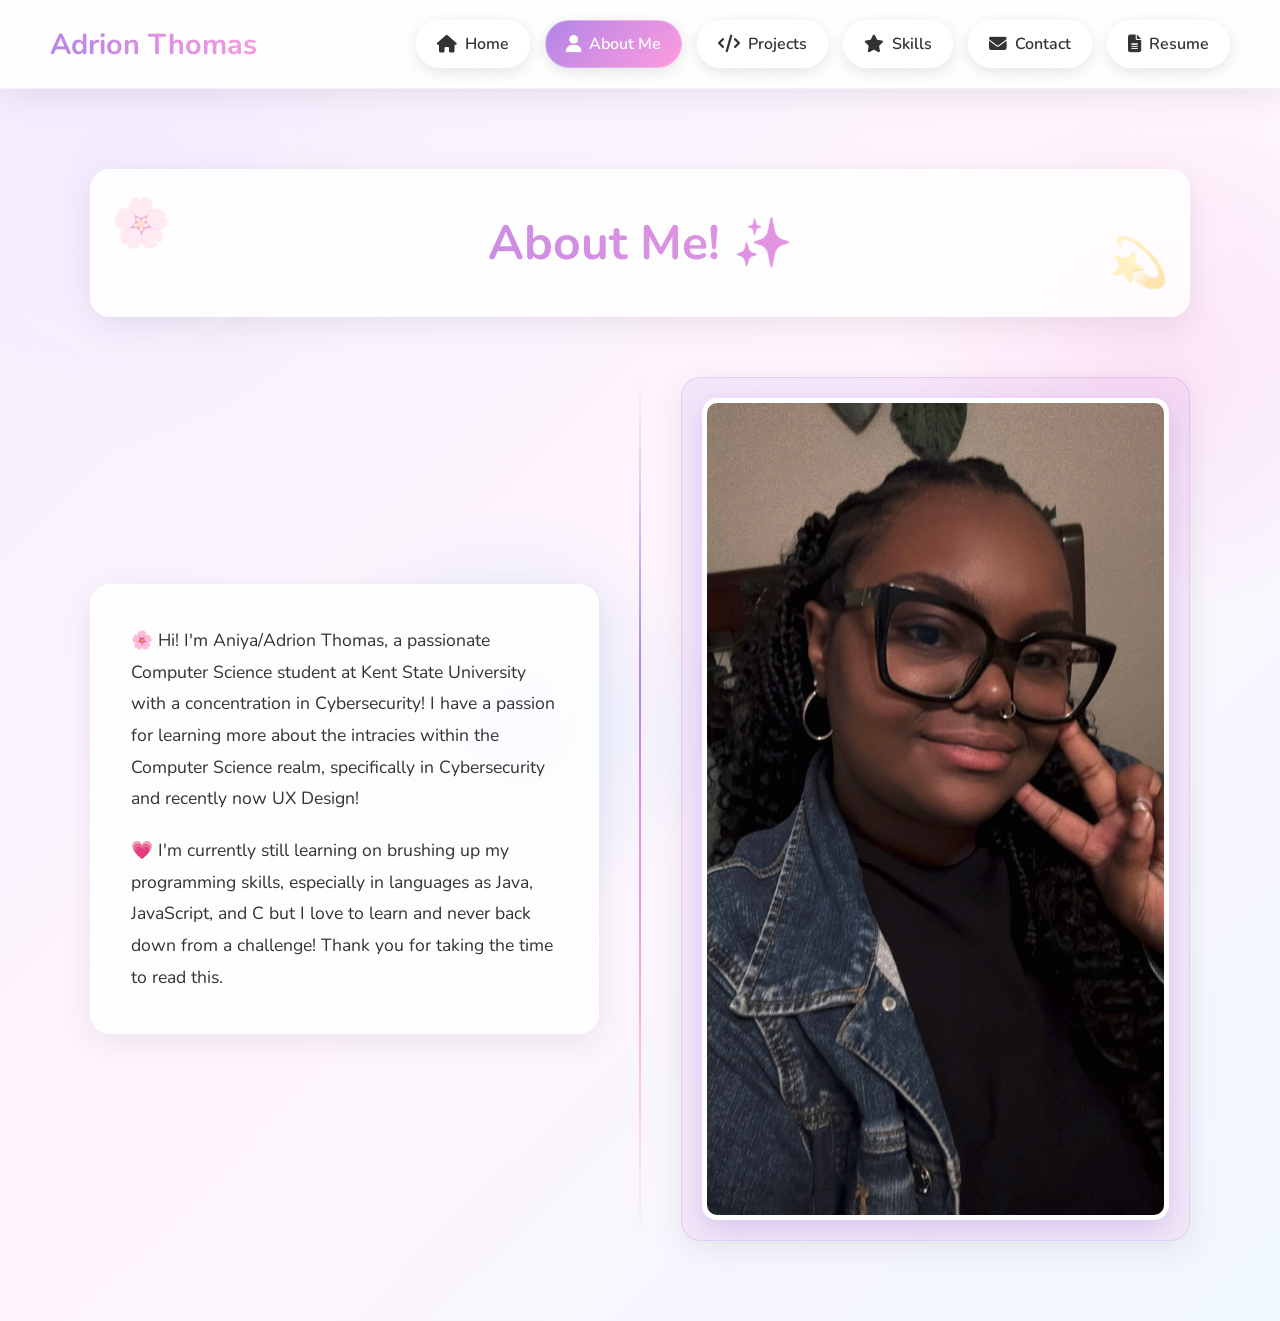
==== about.html @ 98a9ccb4 "portfolio website for hic!" ====
<!DOCTYPE html>
<html lang="en">
<head>
    <meta charset="UTF-8">
    <title>About Me - Adrion Thomas</title>
    <link rel="stylesheet" href="style.css">
    <link rel="stylesheet" href="https://cdnjs.cloudflare.com/ajax/libs/font-awesome/6.4.0/css/all.min.css">
    <link href="https://fonts.googleapis.com/css2?family=Nunito:wght@300;400;600;700&family=Poppins:wght@300;400;500&display=swap" rel="stylesheet">
</head>
<body>
    <header class="navbar">
        <span class="logo">Adrion Thomas</span>
        <ul class="nav-links">
            <li><a href="index.html"><i class="fas fa-home"></i><span>Home</span></a></li>
            <li><a class="active" href="about.html"><i class="fas fa-user"></i><span>About Me</span></a></li>
            <li><a href="projects.html"><i class="fas fa-code"></i><span>Projects</span></a></li>
            <li><a href="skills.html"><i class="fas fa-star"></i><span>Skills</span></a></li>
            <li><a href="contact.html"><i class="fas fa-envelope"></i><span>Contact</span></a></li>
            <li><a href="resume.html"><i class="fas fa-file-alt"></i><span>Resume</span></a></li>
        </ul>
    </header>

    <section>
        <div class="about-banner">
            <h2> About Me! ✨</h2>
        </div>
    
        <div class="about-container">
            <div class="about-text">
                <p>
                    🌸 Hi! I'm Aniya/Adrion Thomas, a passionate Computer Science student at Kent State University with a concentration in Cybersecurity! I have a passion for learning more about the intracies within the Computer Science realm, specifically in Cybersecurity and recently now UX Design!
                </p>
                <p>
                    💗 I'm currently still learning on brushing up my programming skills, especially in languages as Java, JavaScript, and C but I love to learn and never back down from a challenge! Thank you for taking the time to read this. 
                </p>
            </div>
    
            <div class="divider"></div>
            <div class="about-image">
                <img src="images/me.jpeg" alt="Adrion Thomas" class="profile-photo">
            </div>
        </div>
    </section>
</body>
</html>
---- style.css ----
/* Reset and base styles */
* {
    margin: 0;
    padding: 0;
    box-sizing: border-box;
}

:root {
    --primary: #b185e8;
    --primary-light: #e6d4ff;
    --secondary: #ff9cdd;
    --accent: #6dc9ff;
    --bg: #faf5ff;
    --text: #333333;
    --text-light: #666666;
    --card-bg: rgba(255, 255, 255, 0.9);
    --shadow: 0 8px 32px rgba(0, 0, 0, 0.08);
    --radius: 20px;
    --radius-small: 12px;
}

body {
    font-family: 'Nunito', sans-serif;
    background: linear-gradient(135deg, #f5f0ff 0%, #fff5fd 50%, #f0f7ff 100%);
    color: var(--text);
    min-height: 100vh;
    display: flex;
    flex-direction: column;
    position: relative;
    overflow-x: hidden;
}

/* Animated background elements */
body::before {
    content: '';
    position: fixed;
    top: 0;
    left: 0;
    width: 100%;
    height: 100%;
    background-image: 
        radial-gradient(circle at 10% 20%, var(--primary-light) 0%, transparent 20%),
        radial-gradient(circle at 90% 40%, var(--secondary) 0%, transparent 20%),
        radial-gradient(circle at 40% 80%, var(--accent) 0%, transparent 20%);
    z-index: -1;
    opacity: 0.2;
    animation: float 20s ease-in-out infinite;
}

@keyframes float {
    0%, 100% { transform: translateY(0px) rotate(0deg); }
    50% { transform: translateY(-20px) rotate(1deg); }
}

/* Header */
.site-header {
    background: linear-gradient(135deg, rgba(255, 255, 255, 0.95), rgba(255, 255, 255, 0.8));
    backdrop-filter: blur(20px);
    padding: 30px 20px;
    border-bottom: 1px solid rgba(255, 255, 255, 0.5);
    box-shadow: var(--shadow);
    animation: fadeIn 1s ease-out;
}

.header-content {
    max-width: 1200px;
    margin: 0 auto;
    text-align: center;
}

.header-content h1 {
    font-family: 'Poppins', sans-serif;
    font-size: 3rem;
    font-weight: 700;
    background: linear-gradient(45deg, var(--primary), var(--secondary));
    -webkit-background-clip: text;
    -webkit-text-fill-color: transparent;
    background-clip: text;
    margin-bottom: 10px;
}

.subtitle {
    font-size: 1.2rem;
    color: var(--text-light);
    font-weight: 400;
    max-width: 600px;
    margin: 0 auto 30px;
    line-height: 1.6;
}

/* Navigation */
.main-nav {
    display: flex;
    justify-content: center;
    gap: 15px;
    flex-wrap: wrap;
}

.nav-link {
    display: flex;
    align-items: center;
    gap: 8px;
    padding: 12px 20px;
    background: var(--card-bg);
    backdrop-filter: blur(10px);
    border: 1px solid rgba(255, 255, 255, 0.3);
    border-radius: 50px;
    color: var(--text);
    text-decoration: none;
    font-weight: 600;
    transition: all 0.3s cubic-bezier(0.4, 0, 0.2, 1);
    box-shadow: 0 4px 15px rgba(0, 0, 0, 0.1);
}

.nav-link:hover {
    transform: translateY(-5px);
    box-shadow: 0 10px 25px rgba(0, 0, 0, 0.15);
    background: linear-gradient(135deg, rgba(255, 255, 255, 0.95), rgba(255, 255, 255, 0.8));
}

.nav-link.active {
    background: linear-gradient(135deg, var(--primary), var(--secondary));
    color: white;
}

.nav-link i {
    font-size: 1.1rem;
}

/* Main Content */
.main-content {
    flex: 1;
    max-width: 1200px;
    margin: 0 auto;
    padding: 40px 20px;
    width: 100%;
}

/* Hero Section */
.hero-section {
    display: flex;
    justify-content: center;
    align-items: center;
    min-height: 60vh;
    text-align: center;
}

.hero-content h2 {
    font-size: 2.5rem;
    margin-bottom: 20px;
    color: var(--primary);
}

.hero-content p {
    font-size: 1.2rem;
    color: var(--text-light);
    margin-bottom: 40px;
    max-width: 600px;
    margin-left: auto;
    margin-right: auto;
}

.hero-icons {
    display: flex;
    justify-content: center;
    gap: 30px;
    flex-wrap: wrap;
}

.hero-icon {
    display: flex;
    flex-direction: column;
    align-items: center;
    gap: 10px;
    padding: 30px;
    background: var(--card-bg);
    backdrop-filter: blur(10px);
    border: 1px solid rgba(255, 255, 255, 0.3);
    border-radius: var(--radius);
    text-decoration: none;
    color: var(--text);
    font-weight: 600;
    transition: all 0.3s cubic-bezier(0.4, 0, 0.2, 1);
    box-shadow: var(--shadow);
}

.hero-icon:hover {
    transform: translateY(-15px);
    box-shadow: 0 20px 40px rgba(0, 0, 0, 0.15);
}

.hero-icon i {
    font-size: 2.5rem;
    color: var(--primary);
}

/* Page Content Styles */
.page-header {
    text-align: center;
    margin-bottom: 40px;
    padding: 30px 20px;
    background: var(--card-bg);
    backdrop-filter: blur(10px);
    border-radius: var(--radius);
    box-shadow: var(--shadow);
}

.page-header h2 {
    font-size: 2.5rem;
    color: var(--primary);
    margin-bottom: 15px;
    display: flex;
    align-items: center;
    justify-content: center;
    gap: 15px;
}

.page-header p {
    font-size: 1.1rem;
    color: var(--text-light);
    max-width: 600px;
    margin: 0 auto;
}

.content-section {
    background: var(--card-bg);
    backdrop-filter: blur(10px);
    border-radius: var(--radius);
    padding: 30px;
    margin-bottom: 30px;
    box-shadow: var(--shadow);
    border: 1px solid rgba(255, 255, 255, 0.3);
}

/* Footer */
.site-footer {
    text-align: center;
    padding: 30px 20px;
    background: linear-gradient(135deg, rgba(255, 255, 255, 0.95), rgba(255, 255, 255, 0.8));
    backdrop-filter: blur(20px);
    border-top: 1px solid rgba(255, 255, 255, 0.5);
    box-shadow: 0 -8px 32px rgba(0, 0, 0, 0.08);
}

.site-footer i {
    color: var(--secondary);
}

/* Animations */
@keyframes fadeIn {
    from { opacity: 0; transform: translateY(20px); }
    to { opacity: 1; transform: translateY(0); }
}

@keyframes slideUp {
    from { opacity: 0; transform: translateY(40px); }
    to { opacity: 1; transform: translateY(0); }
}


/* Responsive Design */
@media (max-width: 768px) {
    .header-content h1 {
        font-size: 2.2rem;
    }
    
    .subtitle {
        font-size: 1rem;
    }
    
    .main-nav {
        gap: 10px;
    }
    
    .nav-link {
        padding: 10px 15px;
        font-size: 0.9rem;
    }
    
    .hero-content h2 {
        font-size: 2rem;
    }
    
    .hero-icons {
        gap: 20px;
    }
    
    .hero-icon {
        padding: 20px;
    }
    
    .hero-icon i {
        font-size: 2rem;
    }
}

@media (max-width: 480px) {
    .header-content h1 {
        font-size: 1.8rem;
    }
    
    .main-nav {
        flex-direction: column;
        align-items: center;
    }
    
    .hero-icons {
        flex-direction: column;
        align-items: center;
    }
    
    .hero-icon {
        width: 100%;
        max-width: 250px;
    }
}
.navbar {
    display: flex;
    justify-content: space-between;
    align-items: center;
    padding: 20px 50px;
    background: linear-gradient(135deg, rgba(255, 255, 255, 0.95), rgba(255, 255, 255, 0.8));
    backdrop-filter: blur(20px);
    box-shadow: 0 8px 32px rgba(0, 0, 0, 0.08);
    position: sticky;
    top: 0;
    z-index: 100;
    border-bottom: 1px solid rgba(147, 112, 219, 0.1);
}

.logo {
    font-size: 1.8rem;
    font-weight: 700;
    background: linear-gradient(45deg, var(--primary), var(--secondary));
    -webkit-background-clip: text;
    -webkit-text-fill-color: transparent;
    background-clip: text;
    cursor: pointer;
}

.nav-links {
    display: flex;
    list-style: none;
    gap: 15px;
    align-items: center;
}

.nav-links li a {
    display: flex;
    align-items: center;
    gap: 8px;
    padding: 12px 20px;
    background: var(--card-bg);
    backdrop-filter: blur(10px);
    border: 1px solid rgba(255, 255, 255, 0.3);
    border-radius: 50px;
    color: var(--text);
    text-decoration: none;
    font-weight: 600;
    transition: all 0.3s cubic-bezier(0.4, 0, 0.2, 1);
    box-shadow: 0 4px 15px rgba(0, 0, 0, 0.1);
}

.nav-links li a:hover {
    transform: translateY(-5px);
    box-shadow: 0 10px 25px rgba(0, 0, 0, 0.15);
    background: linear-gradient(135deg, rgba(255, 255, 255, 0.95), rgba(255, 255, 255, 0.8));
}

.nav-links li a.active {
    background: linear-gradient(135deg, var(--primary), var(--secondary));
    color: white;
}

.nav-links li a i {
    font-size: 1.1rem;
}

/* PROJECTS.HTML */ 
/* Updated styles for properly synchronized spine and page dimensions */
.project-books {
    display: grid;
    grid-template-columns: repeat(auto-fit, minmax(280px, 1fr));
    gap: 50px;
    margin-top: 50px;
    perspective: 1200px;
    justify-items: center;
    align-items: start;
}

.project-book {
    position: relative;
    width: 280px;
    min-height: 400px; /* Fixed minimum height */
    height: 400px; /* Start with this height */
    transition: all 0.8s cubic-bezier(0.4, 0, 0.2, 1);
    transform-style: preserve-3d;
    cursor: pointer;
    overflow: visible; /* Ensure spine is visible */
}

/* Dynamic book spine that ALWAYS matches book height */
.book-spine {
    position: absolute;
    left: 0;
    top: 0;
    width: 30px;
    height: 100%; /* Always take full height */
    background: linear-gradient(to right, #7a5cb5, #9370DB);
    border-radius: 3px 0 0 3px;
    box-shadow: 
        inset -2px 0 5px rgba(0, 0, 0, 0.2),
        2px 0 3px rgba(0, 0, 0, 0.1);
    z-index: 5;
    transform: translateZ(10px);
    transition: all 0.8s cubic-bezier(0.4, 0, 0.2, 1);
}

.book-container {
    position: absolute;
    left: 30px; /* Start after spine */
    top: 0;
    width: 280px;
    min-height: 400px;
    height: 100%; /* Match parent height */
    transform-style: preserve-3d;
    transition: transform 0.8s cubic-bezier(0.4, 0, 0.2, 1);
}

.project-book.open .book-container {
    transform: translateX(0); /* No shift needed since spine is separate */
}

.book-cover {
    position: absolute;
    width: 100%;
    height: 100%; /* Always fill container */
    background: linear-gradient(135deg, #9370DB, #BA55D3);
    border-radius: 0 15px 15px 0;
    box-shadow: 
        0 10px 30px rgba(147, 112, 219, 0.3),
        inset -3px 0 10px rgba(0, 0, 0, 0.2);
    display: flex;
    flex-direction: column;
    justify-content: center;
    align-items: center;
    color: white;
    padding: 30px 20px;
    transform-origin: left center;
    transition: transform 0.8s cubic-bezier(0.4, 0, 0.2, 1);
    text-align: center;
    overflow: hidden;
    position: relative;
    backface-visibility: hidden;
}

.book-cover::before {
    content: '';
    position: absolute;
    top: 0;
    left: 0;
    width: 100%;
    height: 100%;
    background: linear-gradient(45deg, 
        rgba(255,255,255,0) 0%, 
        rgba(255,255,255,0.1) 50%, 
        rgba(255,255,255,0) 100%);
    pointer-events: none;
}

.book-cover::after {
    content: '';
    position: absolute;
    left: 15px;
    top: 15px;
    bottom: 15px;
    width: 3px;
    background: linear-gradient(to bottom, 
        rgba(255,255,255,0.3) 0%, 
        rgba(255,255,255,0.1) 50%, 
        rgba(255,255,255,0.3) 100%);
    border-radius: 2px;
}

.project-book.open .book-cover {
    transform: rotateY(-160deg);
}

.book-pages {
    position: absolute;
    left: 0;
    top: 0;
    width: 100%;
    height: 100%; /* Always fill container */
    background: linear-gradient(to right, 
        #fefefe 0%, 
        #f8f8f8 3%, 
        #fefefe 5%, 
        #f8f8f8 97%, 
        #fefefe 100%);
    border-radius: 0 15px 15px 0;
    overflow-y: auto;
    opacity: 0;
    transform: translateX(-10px);
    transition: all 0.8s cubic-bezier(0.4, 0, 0.2, 1);
    box-shadow: 
        inset 0 0 30px rgba(0,0,0,0.1),
        inset -3px 0 10px rgba(0,0,0,0.05);
}

.project-book.open .book-pages {
    opacity: 1;
    transform: translateX(0);
}

.pages-content {
    padding: 40px 25px;
    opacity: 0;
    transition: opacity 0.5s ease 0.5s;
    font-size: 0.9rem;
    min-height: 400px;
    height: auto;
    display: flex;
    flex-direction: column;
}

.project-book.open .pages-content {
    opacity: 1;
}

.content-wrapper {
    display: flex;
    flex-direction: column;
    flex: 1;
}

.page-line {
    height: 1px;
    background: linear-gradient(to right, 
        transparent 0%, 
        rgba(147, 112, 219, 0.2) 10%, 
        rgba(147, 112, 219, 0.2) 90%, 
        transparent 100%);
    margin: 15px 0;
    flex-shrink: 0;
}

.page-text {
    font-size: 0.95rem;
    line-height: 1.6;
    color: #444;
    margin-bottom: 12px;
    text-align: justify;
}

.tech-badges {
    display: flex;
    flex-wrap: wrap;
    gap: 8px;
    margin: 15px 0;
    flex-shrink: 0;
}

.tech-badge {
    display: inline-block;
    background: rgba(147, 112, 219, 0.1);
    color: #9370DB;
    padding: 4px 10px;
    border-radius: 15px;
    font-size: 0.8rem;
    font-weight: 600;
    flex-shrink: 0;
}

.github-link {
    display: inline-flex;
    align-items: center;
    gap: 8px;
    margin-top: auto;
    padding: 10px 16px;
    background: #9370DB;
    color: white;
    text-decoration: none;
    border-radius: 20px;
    font-weight: 600;
    font-size: 0.9rem;
    transition: all 0.3s ease;
    justify-content: center;
    margin-bottom: 20px;
    flex-shrink: 0;
}

.github-link:hover {
    transform: translateY(-2px);
    box-shadow: 0 8px 15px rgba(147, 112, 219, 0.3);
}

.open-indicator {
    position: absolute;
    bottom: 25px;
    right: 25px;
    font-size: 1.1rem;
    transition: transform 0.3s ease;
    background: rgba(255, 255, 255, 0.2);
    width: 35px;
    height: 35px;
    border-radius: 50%;
    display: flex;
    align-items: center;
    justify-content: center;
}

.project-book.open .open-indicator {
    transform: rotate(90deg);
}

/* Custom scrollbar */
.book-pages::-webkit-scrollbar {
    width: 4px;
}

.book-pages::-webkit-scrollbar-track {
    background: transparent;
}

.book-pages::-webkit-scrollbar-thumb {
    background: rgba(147, 112, 219, 0.3);
    border-radius: 2px;
}

.book-pages::-webkit-scrollbar-thumb:hover {
    background: rgba(147, 112, 219, 0.5);
}

/* Responsive adjustments */
@media (max-width: 768px) {
    .project-books {
        grid-template-columns: repeat(auto-fit, minmax(250px, 1fr));
        gap: 40px;
    }

    .project-book {
        width: 250px;
        min-height: 360px;
        height: 360px;
    }

    .book-container {
        width: 250px;
        left: 30px;
        min-height: 360px;
    }

    .book-pages::-webkit-scrollbar-track {
    background: transparent;
}

.book-pages::-webkit-scrollbar-thumb {
    background: rgba(147, 112, 219, 0.3);
    border-radius: 2px;
}

.book-pages::-webkit-scrollbar-thumb:hover {
    background: rgba(147, 112, 219, 0.5);
}

/* Responsive adjustments */
@media (max-width: 768px) {
    .project-books {
        grid-template-columns: repeat(auto-fit, minmax(250px, 1fr));
        gap: 40px;
    }

    .project-book {
        width: 250px;
        min-height: 360px;
        height: 360px;
    }

    .book-container {
        width: 250px;
        min-height: 360px;
    }
}

@media (max-width: 480px) {
    .project-books {
        grid-template-columns: 1fr;
        gap: 30px;
        padding: 0 20px;
    }

    .project-book {
        width: 220px;
        min-height: 320px;
        height: 320px;
    }

    .book-container {
        width: 220px;
        min-height: 320px;
    }
}

}



/* Section Styles */
section {
    padding: 80px 50px;
    max-width: 1200px;
    margin: 0 auto;
}

/* About Section */
.about-banner {
    text-align: center;
    margin-bottom: 60px;
    padding: 40px;
    background: linear-gradient(135deg, rgba(255, 255, 255, 0.9), rgba(255, 255, 255, 0.8));
    backdrop-filter: blur(10px);
    border-radius: var(--radius);
    box-shadow: var(--shadow);
    border: 1px solid rgba(255, 255, 255, 0.3);
    position: relative;
    overflow: hidden;
}

.about-banner::before {
    content: '🌸';
    position: absolute;
    font-size: 3rem;
    top: 20px;
    left: 20px;
    opacity: 0.3;
}

.about-banner::after {
    content: '💫';
    position: absolute;
    font-size: 3rem;
    bottom: 20px;
    right: 20px;
    opacity: 0.3;
}

.about-banner h2 {
    font-size: 3rem;
    font-weight: 700;
    background: linear-gradient(45deg, var(--primary), var(--secondary));
    -webkit-background-clip: text;
    -webkit-text-fill-color: transparent;
    background-clip: text;
    margin: 0;
}

.about-container {
    display: grid;
    grid-template-columns: 1fr 2px 1fr;
    gap: 40px;
    align-items: center;
    min-height: 400px;
}

.about-text {
    background: linear-gradient(135deg, rgba(255, 255, 255, 0.9), rgba(255, 255, 255, 0.8));
    backdrop-filter: blur(10px);
    border-radius: var(--radius);
    padding: 40px;
    box-shadow: var(--shadow);
    border: 1px solid rgba(255, 255, 255, 0.3);
}

.about-text p {
    font-size: 1.1rem;
    line-height: 1.8;
    color: var(--text);
    margin-bottom: 20px;
}

.about-text p:last-child {
    margin-bottom: 0;
}

.divider {
    background: linear-gradient(180deg, transparent, var(--primary), var(--secondary), transparent);
    width: 2px;
    height: 100%;
    border-radius: 2px;
}

.about-image {
    background: linear-gradient(135deg, rgba(147, 112, 219, 0.1), rgba(255, 105, 180, 0.1));
    border-radius: var(--radius);
    height: 400px;
    display: flex;
    align-items: center;
    justify-content: center;
    font-size: 1.5rem;
    color: var(--primary);
    backdrop-filter: blur(10px);
    border: 1px solid rgba(147, 112, 219, 0.2);
    transition: all 0.3s ease;
}

.about-image:hover {
    transform: translateY(-5px);
    box-shadow: 0 15px 30px rgba(147, 112, 219, 0.2);
}

/* Skills Section */
.skills-section {
    text-align: center;
}

.skills-title {
    font-size: 3rem;
    font-weight: 700;
    background: linear-gradient(45deg, var(--primary), var(--secondary));
    -webkit-background-clip: text;
    -webkit-text-fill-color: transparent;
    background-clip: text;
    margin-bottom: 60px;
    position: relative;
    display: inline-block;
    margin-left: auto;
    margin-right: auto;
}

.skills-grid {
    display: grid;
    grid-template-columns: repeat(auto-fit, minmax(180px, 1fr));
    gap: 30px;
}

.skill-card {
    background: linear-gradient(135deg, rgba(255, 255, 255, 0.9), rgba(255, 255, 255, 0.8));
    backdrop-filter: blur(10px);
    border-radius: var(--radius);
    padding: 30px;
    font-size: 1.3rem;
    font-weight: 700;
    color: var(--primary);
    border: 2px solid transparent;
    transition: all 0.3s cubic-bezier(0.4, 0, 0.2, 1);
    cursor: default;
    box-shadow: var(--shadow);
    position: relative;
    overflow: hidden;
}

.skill-card::before {
    content: '';
    position: absolute;
    top: -50%;
    left: -50%;
    width: 200%;
    height: 200%;
    background: linear-gradient(45deg, transparent, rgba(147, 112, 219, 0.1), transparent);
    transform: rotate(45deg);
    transition: all 0.5s ease;
    opacity: 0;
}

.skill-card::after {
    content: '';
    position: absolute;
    top: 20px;
    right: 20px;
    width: 30px;
    height: 30px;
    background: linear-gradient(45deg, var(--primary), var(--secondary));
    border-radius: 50%;
    opacity: 0.1;
}

.skill-card:hover {
    transform: translateY(-10px) scale(1.05);
    border-color: var(--primary);
    box-shadow: 0 20px 40px rgba(147, 112, 219, 0.3);
}

.skill-card:hover::before {
    opacity: 1;
}

/* Contact Section */
.contact-section {
    text-align: center;
}

.contact-title {
    font-size: 3rem;
    font-weight: 700;
    background: linear-gradient(45deg, var(--primary), var(--secondary));
    -webkit-background-clip: text;
    -webkit-text-fill-color: transparent;
    background-clip: text;
    margin-bottom: 60px;
    position: relative;
    display: inline-block;
    margin-left: auto;
    margin-right: auto;
}

.contact-container {
    display: grid;
    grid-template-columns: repeat(auto-fit, minmax(280px, 1fr));
    gap: 30px;
}

.contact-card {
    background: linear-gradient(135deg, rgba(255, 255, 255, 0.9), rgba(255, 255, 255, 0.8));
    backdrop-filter: blur(10px);
    border-radius: var(--radius);
    padding: 40px;
    text-align: center;
    border: 2px solid transparent;
    transition: all 0.3s cubic-bezier(0.4, 0, 0.2, 1);
    box-shadow: var(--shadow);
    position: relative;
    overflow: hidden;
}

.contact-card::before {
    content: '';
    position: absolute;
    top: 0;
    left: 0;
    width: 100%;
    height: 4px;
    background: linear-gradient(90deg, var(--primary), var(--secondary));
    transform: scaleX(0);
    transition: transform 0.3s ease;
}

.contact-card:hover::before {
    transform: scaleX(1);
}

.contact-card h3 {
    font-size: 1.5rem;
    color: var(--secondary);
    margin-bottom: 15px;
    display: flex;
    align-items: center;
    justify-content: center;
    gap: 10px;
}

.contact-card a {
    color: var(--primary);
    text-decoration: none;
    font-weight: 600;
    font-size: 1.1rem;
    transition: all 0.3s;
    position: relative;
}

.contact-card a::after {
    content: '';
    position: absolute;
    bottom: -3px;
    left: 0;
    width: 0;
    height: 2px;
    background: linear-gradient(90deg, var(--primary), var(--secondary));
    transition: width 0.3s ease;
}

.contact-card:hover a {
    color: var(--secondary);
    transform: scale(1.05);
}

.contact-card:hover a::after {
    width: 100%;
}

/* Resume Section */
.resume-section {
    text-align: center;
}

.resume-card {
    background: linear-gradient(135deg, rgba(255, 255, 255, 0.9), rgba(255, 255, 255, 0.8));
    backdrop-filter: blur(10px);
    border-radius: var(--radius);
    padding: 60px;
    text-align: center;
    border: 3px solid transparent;
    background-image: linear-gradient(rgba(255, 255, 255, 0.9), rgba(255, 255, 255, 0.9)), 
                      linear-gradient(45deg, var(--primary), var(--secondary));
    background-origin: border-box;
    background-clip: padding-box, border-box;
    box-shadow: var(--shadow);
    max-width: 600px;
    margin: 0 auto;
    position: relative;
    overflow: hidden;
}

.resume-card::before {
    content: '📄';
    position: absolute;
    font-size: 4rem;
    top: -20px;
    right: -20px;
    transform: rotate(15deg);
    opacity: 0.2;
}

.resume-card h2 {
    font-size: 2.5rem;
    color: var(--primary);
    margin-bottom: 30px;
    position: relative;
}

.resume-card a {
    display: inline-flex;
    align-items: center;
    gap: 12px;
    padding: 15px 40px;
    background: linear-gradient(45deg, var(--primary), var(--secondary));
    color: white;
    text-decoration: none;
    border-radius: 50px;
    font-weight: 700;
    font-size: 1.2rem;
    transition: all 0.3s ease;
    position: relative;
    overflow: hidden;
    box-shadow: 0 8px 25px rgba(147, 112, 219, 0.3);
}

.resume-card a::before {
    content: '';
    position: absolute;
    top: 0;
    left: -100%;
    width: 100%;
    height: 100%;
    background: linear-gradient(90deg, transparent, rgba(255, 255, 255, 0.2), transparent);
    transition: left 0.5s;
}

.resume-card a:hover::before {
    left: 100%;
}

.resume-card a:hover {
    transform: translateY(-8px) scale(1.05);
    box-shadow: 0 15px 40px rgba(147, 112, 219, 0.5);
}

/* Adding cute contact icons */
.contact-card h3::before {
    font-size: 1.8rem;
    margin-right: 8px;
}

.contact-card:nth-child(1) h3::before {
    content: '📧';
}

.contact-card:nth-child(2) h3::before {
    content: '🐙';
}

.contact-card:nth-child(3) h3::before {
    content: '💼';
}

/* Responsive adjustments */
@media (max-width: 768px) {
    .navbar {
        flex-direction: column;
        padding: 20px;
    }
    
    .nav-links {
        flex-wrap: wrap;
        justify-content: center;
    }
    
    section {
        padding: 50px 20px;
    }
    
    .about-container {
        grid-template-columns: 1fr;
        gap: 30px;
    }
    
    .divider {
        width: 100%;
        height: 2px;
        margin: 30px 0;
    }
    
    .about-banner h2,
    .skills-title,
    .contact-title {
        font-size: 2rem;
    }
    
    .skills-grid {
        grid-template-columns: repeat(auto-fit, minmax(150px, 1fr));
        gap: 20px;
    }
    
    .resume-card {
        padding: 40px 30px;
    }
    
    .resume-card h2 {
        font-size: 2rem;
    }
}

@media (max-width: 480px) {
    .nav-links {
        flex-direction: column;
        align-items: center;
        gap: 10px;
    }
    
    .skills-grid {
        grid-template-columns: 1fr;
    }
    
    .resume-card {
        padding: 30px 20px;
    }
}

/* Updated Profile Photo Styles - Full Square Photo */
.about-image {
    background: linear-gradient(135deg, rgba(147, 112, 219, 0.1), rgba(255, 105, 180, 0.1));
    border-radius: var(--radius);
    padding: 20px;
    display: flex;
    flex-direction: column;
    align-items: center;
    justify-content: center;
    backdrop-filter: blur(10px);
    border: 1px solid rgba(147, 112, 219, 0.2);
    transition: all 0.3s ease;
    box-shadow: var(--shadow);
    height: 100%;
    position: relative;
    overflow: hidden;
}

.profile-photo {
    width: 100%;
    height: 100%;
    border-radius: 15px;
    object-fit: cover;
    box-shadow: 0 10px 30px rgba(147, 112, 219, 0.3);
    transition: all 0.3s ease;
    border: 5px solid white;
}

.about-image:hover .profile-photo {
    transform: scale(1.02);
    box-shadow: 0 15px 40px rgba(147, 112, 219, 0.4);
}

.photo-caption {
    text-align: center;
    background: rgba(255, 255, 255, 0.9);
    backdrop-filter: blur(10px);
    border-radius: 50px;
    padding: 15px 25px;
    position: absolute;
    bottom: 30px;
    left: 50%;
    transform: translateX(-50%);
    box-shadow: 0 8px 25px rgba(0, 0, 0, 0.1);
    border: 1px solid rgba(255, 255, 255, 0.5);
}

.photo-caption h3 {
    font-size: 1.3rem;
    font-weight: 700;
    color: var(--primary);
    margin-bottom: 5px;
}

.photo-caption p {
    font-size: 0.9rem;
    color: var(--text-light);
    margin: 0;
}

.about-image:hover {
    transform: translateY(-5px);
    box-shadow: 0 20px 40px rgba(147, 112, 219, 0.25);
}

/* Make it responsive */
@media (max-width: 768px) {
    .about-image {
        padding: 15px;
    }
    
    .photo-caption {
        bottom: 20px;
        padding: 10px 20px;
    }
    
    .photo-caption h3 {
        font-size: 1.2rem;
    }
    
    .photo-caption p {
        font-size: 0.85rem;
    }
}

@media (max-width: 480px) {
    .profile-photo {
        border-radius: 10px;
        border-width: 3px;
    }
    
    .photo-caption {
        bottom: 15px;
        padding: 8px 16px;
    }
    
    .photo-caption h3 {
        font-size: 1.1rem;
    }
    
    .photo-caption p {
        font-size: 0.8rem;
    }
}
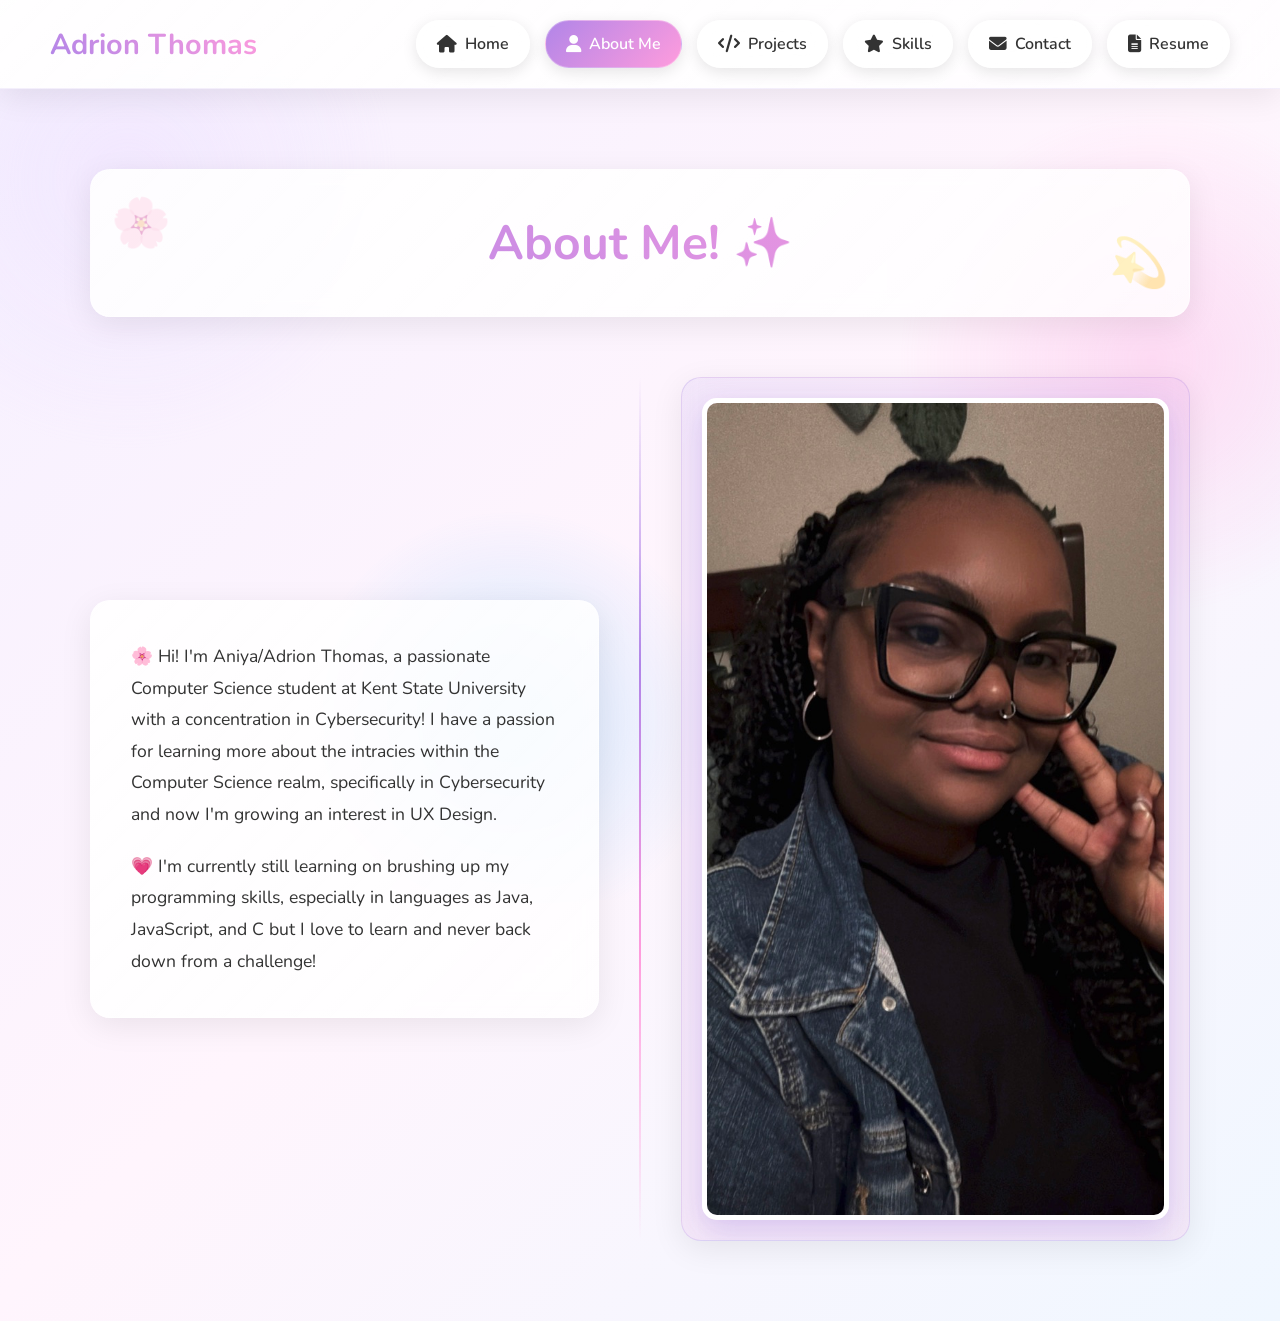
==== commit 0a4890b1: "added more comments and fixed information!" ====
--- a/about.html
+++ b/about.html
@@ -28,10 +28,10 @@
         <div class="about-container">
             <div class="about-text">
                 <p>
-                    🌸 Hi! I'm Aniya/Adrion Thomas, a passionate Computer Science student at Kent State University with a concentration in Cybersecurity! I have a passion for learning more about the intracies within the Computer Science realm, specifically in Cybersecurity and recently now UX Design!
+                    🌸 Hi! I'm Aniya/Adrion Thomas, a passionate Computer Science student at Kent State University with a concentration in Cybersecurity! I have a passion for learning more about the intracies within the Computer Science realm, specifically in Cybersecurity and now I'm growing an interest in UX Design.
                 </p>
                 <p>
-                    💗 I'm currently still learning on brushing up my programming skills, especially in languages as Java, JavaScript, and C but I love to learn and never back down from a challenge! Thank you for taking the time to read this. 
+                    💗 I'm currently still learning on brushing up my programming skills, especially in languages as Java, JavaScript, and C but I love to learn and never back down from a challenge! 
                 </p>
             </div>
     
--- a/style.css
+++ b/style.css
@@ -1,36 +1,41 @@
-/* Reset and base styles */
+/* global reset and variables! */ 
+
+/* reset default browser spacing and make the sizing predictable */
 * {
     margin: 0;
     padding: 0;
     box-sizing: border-box;
 }
 
+/* css variables for the main colors! */
 :root {
     --primary: #b185e8;
     --primary-light: #e6d4ff;
     --secondary: #ff9cdd;
     --accent: #6dc9ff;
-    --bg: #faf5ff;
+    --bg: #faf5ff; /* background base */
     --text: #333333;
     --text-light: #666666;
     --card-bg: rgba(255, 255, 255, 0.9);
     --shadow: 0 8px 32px rgba(0, 0, 0, 0.08);
-    --radius: 20px;
+    --radius: 20px; /* rounded corners */
     --radius-small: 12px;
 }
-
+/* base page styling! */
 body {
     font-family: 'Nunito', sans-serif;
     background: linear-gradient(135deg, #f5f0ff 0%, #fff5fd 50%, #f0f7ff 100%);
     color: var(--text);
+    /* makes sure footer stays at the bottom */
     min-height: 100vh;
     display: flex;
     flex-direction: column;
+
     position: relative;
     overflow-x: hidden;
 }
 
-/* Animated background elements */
+/* floating little blobs on the back of the home page! (aka the circles) */
 body::before {
     content: '';
     position: fixed;
@@ -43,16 +48,16 @@
         radial-gradient(circle at 90% 40%, var(--secondary) 0%, transparent 20%),
         radial-gradient(circle at 40% 80%, var(--accent) 0%, transparent 20%);
     z-index: -1;
-    opacity: 0.2;
+    opacity: 0.3;
     animation: float 20s ease-in-out infinite;
 }
 
 @keyframes float {
     0%, 100% { transform: translateY(0px) rotate(0deg); }
-    50% { transform: translateY(-20px) rotate(1deg); }
-}
-
-/* Header */
+    50% { transform: translateY(-60px) rotate(3deg); }
+}
+
+/* header for site */
 .site-header {
     background: linear-gradient(135deg, rgba(255, 255, 255, 0.95), rgba(255, 255, 255, 0.8));
     backdrop-filter: blur(20px);
@@ -88,7 +93,7 @@
     line-height: 1.6;
 }
 
-/* Navigation */
+/* navigation */
 .main-nav {
     display: flex;
     justify-content: center;
@@ -127,7 +132,7 @@
     font-size: 1.1rem;
 }
 
-/* Main Content */
+/* main content  */
 .main-content {
     flex: 1;
     max-width: 1200px;
@@ -136,7 +141,7 @@
     width: 100%;
 }
 
-/* Hero Section */
+/* hero section */
 .hero-section {
     display: flex;
     justify-content: center;
@@ -145,12 +150,14 @@
     text-align: center;
 }
 
+/* main heading */
 .hero-content h2 {
     font-size: 2.5rem;
     margin-bottom: 20px;
     color: var(--primary);
 }
 
+/* intro paragraph */
 .hero-content p {
     font-size: 1.2rem;
     color: var(--text-light);
@@ -194,7 +201,7 @@
     color: var(--primary);
 }
 
-/* Page Content Styles */
+/* page content styles */
 .page-header {
     text-align: center;
     margin-bottom: 40px;
@@ -232,7 +239,7 @@
     border: 1px solid rgba(255, 255, 255, 0.3);
 }
 
-/* Footer */
+/* footer design */
 .site-footer {
     text-align: center;
     padding: 30px 20px;
@@ -246,7 +253,6 @@
     color: var(--secondary);
 }
 
-/* Animations */
 @keyframes fadeIn {
     from { opacity: 0; transform: translateY(20px); }
     to { opacity: 1; transform: translateY(0); }
@@ -257,8 +263,7 @@
     to { opacity: 1; transform: translateY(0); }
 }
 
-
-/* Responsive Design */
+/* if someones on a tablet on the website */
 @media (max-width: 768px) {
     .header-content h1 {
         font-size: 2.2rem;
@@ -294,6 +299,7 @@
     }
 }
 
+/* if someones on a phone on the website */
 @media (max-width: 480px) {
     .header-content h1 {
         font-size: 1.8rem;
@@ -314,6 +320,8 @@
         max-width: 250px;
     }
 }
+
+/* navbar! */
 .navbar {
     display: flex;
     justify-content: space-between;
@@ -376,36 +384,38 @@
     font-size: 1.1rem;
 }
 
-/* PROJECTS.HTML */ 
-/* Updated styles for properly synchronized spine and page dimensions */
+/* project book animation! */ 
+
+/* grid layout for the books, sitting horizontally */
 .project-books {
     display: grid;
-    grid-template-columns: repeat(auto-fit, minmax(280px, 1fr));
-    gap: 50px;
+    grid-template-columns: repeat(3, 280px); 
+    gap: 50px; 
     margin-top: 50px;
     perspective: 1200px;
     justify-items: center;
     align-items: start;
 }
 
+/* individual book container */
 .project-book {
     position: relative;
-    width: 280px;
-    min-height: 400px; /* Fixed minimum height */
-    height: 400px; /* Start with this height */
+    width: 100%;
+    max-width: 280px; 
+    min-height: 400px; 
+    height: 400px; 
     transition: all 0.8s cubic-bezier(0.4, 0, 0.2, 1);
     transform-style: preserve-3d;
     cursor: pointer;
-    overflow: visible; /* Ensure spine is visible */
-}
-
-/* Dynamic book spine that ALWAYS matches book height */
+    overflow: visible; 
+}
+
 .book-spine {
     position: absolute;
     left: 0;
     top: 0;
     width: 30px;
-    height: 100%; /* Always take full height */
+    height: 100%; 
     background: linear-gradient(to right, #7a5cb5, #9370DB);
     border-radius: 3px 0 0 3px;
     box-shadow: 
@@ -418,23 +428,24 @@
 
 .book-container {
     position: absolute;
-    left: 30px; /* Start after spine */
+    left: 30px; /* start after spine */
     top: 0;
     width: 280px;
     min-height: 400px;
-    height: 100%; /* Match parent height */
+    height: 100%; /* match parent height */
     transform-style: preserve-3d;
     transition: transform 0.8s cubic-bezier(0.4, 0, 0.2, 1);
 }
 
 .project-book.open .book-container {
-    transform: translateX(0); /* No shift needed since spine is separate */
-}
-
+    transform: translateX(0); 
+}
+
+/* front of the book */
 .book-cover {
     position: absolute;
     width: 100%;
-    height: 100%; /* Always fill container */
+    height: 100%; 
     background: linear-gradient(135deg, #9370DB, #BA55D3);
     border-radius: 0 15px 15px 0;
     box-shadow: 
@@ -446,7 +457,7 @@
     align-items: center;
     color: white;
     padding: 30px 20px;
-    transform-origin: left center;
+    transform-origin: left center; /* rotates when opened */
     transition: transform 0.8s cubic-bezier(0.4, 0, 0.2, 1);
     text-align: center;
     overflow: hidden;
@@ -491,7 +502,7 @@
     left: 0;
     top: 0;
     width: 100%;
-    height: 100%; /* Always fill container */
+    height: 100%; 
     background: linear-gradient(to right, 
         #fefefe 0%, 
         #f8f8f8 3%, 
@@ -614,7 +625,7 @@
     transform: rotate(90deg);
 }
 
-/* Custom scrollbar */
+/* custom scrollbar */
 .book-pages::-webkit-scrollbar {
     width: 4px;
 }
@@ -632,10 +643,10 @@
     background: rgba(147, 112, 219, 0.5);
 }
 
-/* Responsive adjustments */
+/* if someones on a tablet on the website */
 @media (max-width: 768px) {
     .project-books {
-        grid-template-columns: repeat(auto-fit, minmax(250px, 1fr));
+        grid-template-columns: 1fr;
         gap: 40px;
     }
 
@@ -664,56 +675,17 @@
     background: rgba(147, 112, 219, 0.5);
 }
 
-/* Responsive adjustments */
-@media (max-width: 768px) {
-    .project-books {
-        grid-template-columns: repeat(auto-fit, minmax(250px, 1fr));
-        gap: 40px;
-    }
-
-    .project-book {
-        width: 250px;
-        min-height: 360px;
-        height: 360px;
-    }
-
-    .book-container {
-        width: 250px;
-        min-height: 360px;
-    }
-}
-
-@media (max-width: 480px) {
-    .project-books {
-        grid-template-columns: 1fr;
-        gap: 30px;
-        padding: 0 20px;
-    }
-
-    .project-book {
-        width: 220px;
-        min-height: 320px;
-        height: 320px;
-    }
-
-    .book-container {
-        width: 220px;
-        min-height: 320px;
-    }
-}
-
-}
-
-
-
-/* Section Styles */
+}
+
+
+
 section {
     padding: 80px 50px;
     max-width: 1200px;
     margin: 0 auto;
 }
 
-/* About Section */
+/* about section */
 .about-banner {
     text-align: center;
     margin-bottom: 60px;
@@ -809,7 +781,7 @@
     box-shadow: 0 15px 30px rgba(147, 112, 219, 0.2);
 }
 
-/* Skills Section */
+/* skills */
 .skills-section {
     text-align: center;
 }
@@ -843,6 +815,7 @@
     font-weight: 700;
     color: var(--primary);
     border: 2px solid transparent;
+    /* little hover animation */
     transition: all 0.3s cubic-bezier(0.4, 0, 0.2, 1);
     cursor: default;
     box-shadow: var(--shadow);
@@ -875,6 +848,7 @@
     opacity: 0.1;
 }
 
+/* the lift and glow animation you see when you hover over it */
 .skill-card:hover {
     transform: translateY(-10px) scale(1.05);
     border-color: var(--primary);
@@ -885,7 +859,7 @@
     opacity: 1;
 }
 
-/* Contact Section */
+/* contact section */
 .contact-section {
     text-align: center;
 }
@@ -978,7 +952,7 @@
     width: 100%;
 }
 
-/* Resume Section */
+/* resume section */
 .resume-section {
     text-align: center;
 }
@@ -1055,7 +1029,7 @@
     box-shadow: 0 15px 40px rgba(147, 112, 219, 0.5);
 }
 
-/* Adding cute contact icons */
+/* the contact emoji icons */
 .contact-card h3::before {
     font-size: 1.8rem;
     margin-right: 8px;
@@ -1072,8 +1046,7 @@
 .contact-card:nth-child(3) h3::before {
     content: '💼';
 }
-
-/* Responsive adjustments */
+/* if someones on a tablet on the website */
 @media (max-width: 768px) {
     .navbar {
         flex-direction: column;
@@ -1119,7 +1092,7 @@
         font-size: 2rem;
     }
 }
-
+/* if someones on a phone on the website */
 @media (max-width: 480px) {
     .nav-links {
         flex-direction: column;
@@ -1136,7 +1109,8 @@
     }
 }
 
-/* Updated Profile Photo Styles - Full Square Photo */
+
+/* the photo of me on my website, making sure it shows all of me big enough */
 .about-image {
     background: linear-gradient(135deg, rgba(147, 112, 219, 0.1), rgba(255, 105, 180, 0.1));
     border-radius: var(--radius);
@@ -1201,7 +1175,7 @@
     box-shadow: 0 20px 40px rgba(147, 112, 219, 0.25);
 }
 
-/* Make it responsive */
+/* if someones on a tablet on the website */
 @media (max-width: 768px) {
     .about-image {
         padding: 15px;
@@ -1221,6 +1195,7 @@
     }
 }
 
+/* if someones on a phone on the website */
 @media (max-width: 480px) {
     .profile-photo {
         border-radius: 10px;
